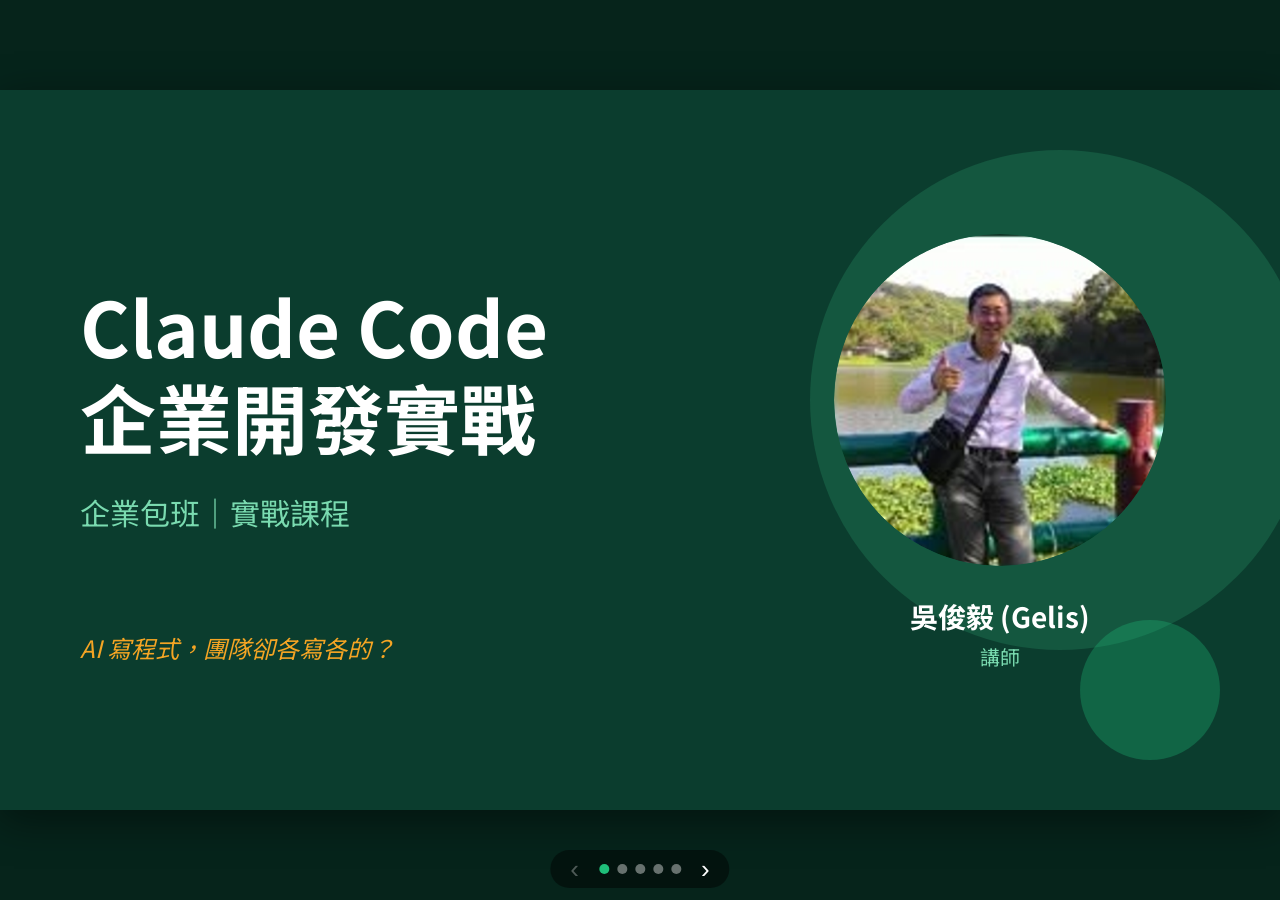
==== src/index.html @ a6aed710 "推入第一個 Claude Code 企業開發星版本" ====
<!doctype html>
<html lang="zh-Hant">
<head>
<meta charset="utf-8">
<meta name="viewport" content="width=device-width, initial-scale=1">
<title>Claude Code 企業開發實戰</title>
<meta name="description" content="Claude Code 企業包班、實戰課程：Command/Skill、CLAUDE.md、Legacy System、AI 時代的 SDLC。講師吳俊毅 (Gelis)。">
<meta property="og:title" content="Claude Code 企業開發實戰">
<meta property="og:description" content="讓 AI 變成有規範、可複製的開發流程｜企業包班、實戰課程">
<meta property="og:image" content="assets/photo.png">
<link rel="preconnect" href="https://fonts.googleapis.com">
<link rel="preconnect" href="https://fonts.gstatic.com" crossorigin>
<link href="https://fonts.googleapis.com/css2?family=Noto+Sans+TC:wght@400;700&display=swap" rel="stylesheet">
<link rel="stylesheet" href="style.css">
</head>
<body>
<main class="deck" id="deck" aria-label="Claude Code 企業開發實戰 簡報">
  <div class="stage" id="stage">

    <section class="slide dark title-slide" aria-label="封面">
      <div class="deco c1"></div><div class="deco c2"></div>
      <div class="title-text">
        <h1>Claude Code<br>企業開發實戰</h1>
        <p class="sub">企業包班｜實戰課程</p>
        <p class="tag">AI 寫程式，團隊卻各寫各的？</p>
      </div>
      <figure class="speaker">
        <img src="assets/photo.png" alt="講師吳俊毅" width="332" height="332">
        <figcaption><strong>吳俊毅 (Gelis)</strong><span>講師</span></figcaption>
      </figure>
    </section>

    <section class="slide light" aria-label="總覽">
      <h2>讓 AI 變成有規範、可複製的開發流程</h2>
      <div class="cards three">
        <article class="card tall"><span class="badge "><svg stroke="currentColor" fill="currentColor" stroke-width="0" viewBox="0 0 384 512" aria-hidden="true" focusable="false" height="1em" width="1em" xmlns="http://www.w3.org/2000/svg"><path d="M336 64h-80c0-35.3-28.7-64-64-64s-64 28.7-64 64H48C21.5 64 0 85.5 0 112v352c0 26.5 21.5 48 48 48h288c26.5 0 48-21.5 48-48V112c0-26.5-21.5-48-48-48zM192 40c13.3 0 24 10.7 24 24s-10.7 24-24 24-24-10.7-24-24 10.7-24 24-24zm121.2 231.8l-143 141.8c-4.7 4.7-12.3 4.6-17-.1l-82.6-83.3c-4.7-4.7-4.6-12.3.1-17L99.1 285c4.7-4.7 12.3-4.6 17 .1l46 46.4 106-105.2c4.7-4.7 12.3-4.6 17 .1l28.2 28.4c4.7 4.8 4.6 12.3-.1 17z"></path></svg></span><h3>規範</h3><p>用 Command / Skill 建立符合團隊規範的流程</p></article>
        <article class="card tall"><span class="badge alt"><svg stroke="currentColor" fill="currentColor" stroke-width="0" viewBox="0 0 512 512" aria-hidden="true" focusable="false" height="1em" width="1em" xmlns="http://www.w3.org/2000/svg"><path d="M500 224h-30.364C455.724 130.325 381.675 56.276 288 42.364V12c0-6.627-5.373-12-12-12h-40c-6.627 0-12 5.373-12 12v30.364C130.325 56.276 56.276 130.325 42.364 224H12c-6.627 0-12 5.373-12 12v40c0 6.627 5.373 12 12 12h30.364C56.276 381.675 130.325 455.724 224 469.636V500c0 6.627 5.373 12 12 12h40c6.627 0 12-5.373 12-12v-30.364C381.675 455.724 455.724 381.675 469.636 288H500c6.627 0 12-5.373 12-12v-40c0-6.627-5.373-12-12-12zM288 404.634V364c0-6.627-5.373-12-12-12h-40c-6.627 0-12 5.373-12 12v40.634C165.826 392.232 119.783 346.243 107.366 288H148c6.627 0 12-5.373 12-12v-40c0-6.627-5.373-12-12-12h-40.634C119.768 165.826 165.757 119.783 224 107.366V148c0 6.627 5.373 12 12 12h40c6.627 0 12-5.373 12-12v-40.634C346.174 119.768 392.217 165.757 404.634 224H364c-6.627 0-12 5.373-12 12v40c0 6.627 5.373 12 12 12h40.634C392.232 346.174 346.243 392.217 288 404.634zM288 256c0 17.673-14.327 32-32 32s-32-14.327-32-32c0-17.673 14.327-32 32-32s32 14.327 32 32z"></path></svg></span><h3>聚焦</h3><p>掌握 Context 聚焦與 CLAUDE.md 的最佳用法</p></article>
        <article class="card tall"><span class="badge "><svg stroke="currentColor" fill="currentColor" stroke-width="0" viewBox="0 0 512 512" aria-hidden="true" focusable="false" height="1em" width="1em" xmlns="http://www.w3.org/2000/svg"><path d="M505.12019,19.09375c-1.18945-5.53125-6.65819-11-12.207-12.1875C460.716,0,435.507,0,410.40747,0,307.17523,0,245.26909,55.20312,199.05238,128H94.83772c-16.34763.01562-35.55658,11.875-42.88664,26.48438L2.51562,253.29688A28.4,28.4,0,0,0,0,264a24.00867,24.00867,0,0,0,24.00582,24H127.81618l-22.47457,22.46875c-11.36521,11.36133-12.99607,32.25781,0,45.25L156.24582,406.625c11.15623,11.1875,32.15619,13.15625,45.27726,0l22.47457-22.46875V488a24.00867,24.00867,0,0,0,24.00581,24,28.55934,28.55934,0,0,0,10.707-2.51562l98.72834-49.39063c14.62888-7.29687,26.50776-26.5,26.50776-42.85937V312.79688c72.59753-46.3125,128.03493-108.40626,128.03493-211.09376C512.07526,76.5,512.07526,51.29688,505.12019,19.09375ZM384.04033,168A40,40,0,1,1,424.05,128,40.02322,40.02322,0,0,1,384.04033,168Z"></path></svg></span><h3>落地</h3><p>從 Legacy System 切入，重新定義 SDLC</p></article>
      </div>
    </section>

    <section class="slide light" aria-label="課程重點">
      <h2>課程重點</h2>
      <ol class="points">
        <li><span class="badge sm"><svg stroke="currentColor" fill="currentColor" stroke-width="0" viewBox="0 0 640 512" aria-hidden="true" focusable="false" height="1em" width="1em" xmlns="http://www.w3.org/2000/svg"><path d="M257.981 272.971L63.638 467.314c-9.373 9.373-24.569 9.373-33.941 0L7.029 444.647c-9.357-9.357-9.375-24.522-.04-33.901L161.011 256 6.99 101.255c-9.335-9.379-9.317-24.544.04-33.901l22.667-22.667c9.373-9.373 24.569-9.373 33.941 0L257.981 239.03c9.373 9.372 9.373 24.568 0 33.941zM640 456v-32c0-13.255-10.745-24-24-24H312c-13.255 0-24 10.745-24 24v32c0 13.255 10.745 24 24 24h304c13.255 0 24-10.745 24-24z"></path></svg></span><span>活用 Command / Skill，建立最佳且符合團隊規範的開發流程</span></li>
        <li><span class="badge sm"><svg stroke="currentColor" fill="currentColor" stroke-width="0" viewBox="0 0 496 512" aria-hidden="true" focusable="false" height="1em" width="1em" xmlns="http://www.w3.org/2000/svg"><path d="M248 8C111.03 8 0 119.03 0 256s111.03 248 248 248 248-111.03 248-248S384.97 8 248 8zm0 432c-101.69 0-184-82.29-184-184 0-101.69 82.29-184 184-184 101.69 0 184 82.29 184 184 0 101.69-82.29 184-184 184zm0-312c-70.69 0-128 57.31-128 128s57.31 128 128 128 128-57.31 128-128-57.31-128-128-128zm0 192c-35.29 0-64-28.71-64-64s28.71-64 64-64 64 28.71 64 64-28.71 64-64 64z"></path></svg></span><span>Context 聚焦與 CLAUDE.md：使用時機 vs. 最佳實踐</span></li>
        <li><span class="badge sm"><svg stroke="currentColor" fill="currentColor" stroke-width="0" viewBox="0 0 512 512" aria-hidden="true" focusable="false" height="1em" width="1em" xmlns="http://www.w3.org/2000/svg"><path d="M480 160H32c-17.673 0-32-14.327-32-32V64c0-17.673 14.327-32 32-32h448c17.673 0 32 14.327 32 32v64c0 17.673-14.327 32-32 32zm-48-88c-13.255 0-24 10.745-24 24s10.745 24 24 24 24-10.745 24-24-10.745-24-24-24zm-64 0c-13.255 0-24 10.745-24 24s10.745 24 24 24 24-10.745 24-24-10.745-24-24-24zm112 248H32c-17.673 0-32-14.327-32-32v-64c0-17.673 14.327-32 32-32h448c17.673 0 32 14.327 32 32v64c0 17.673-14.327 32-32 32zm-48-88c-13.255 0-24 10.745-24 24s10.745 24 24 24 24-10.745 24-24-10.745-24-24-24zm-64 0c-13.255 0-24 10.745-24 24s10.745 24 24 24 24-10.745 24-24-10.745-24-24-24zm112 248H32c-17.673 0-32-14.327-32-32v-64c0-17.673 14.327-32 32-32h448c17.673 0 32 14.327 32 32v64c0 17.673-14.327 32-32 32zm-48-88c-13.255 0-24 10.745-24 24s10.745 24 24 24 24-10.745 24-24-10.745-24-24-24zm-64 0c-13.255 0-24 10.745-24 24s10.745 24 24 24 24-10.745 24-24-10.745-24-24-24z"></path></svg></span><span>企業 Legacy System 的切入點與導入策略</span></li>
        <li><span class="badge sm"><svg stroke="currentColor" fill="currentColor" stroke-width="0" viewBox="0 0 512 512" aria-hidden="true" focusable="false" height="1em" width="1em" xmlns="http://www.w3.org/2000/svg"><path d="M370.72 133.28C339.458 104.008 298.888 87.962 255.848 88c-77.458.068-144.328 53.178-162.791 126.85-1.344 5.363-6.122 9.15-11.651 9.15H24.103c-7.498 0-13.194-6.807-11.807-14.176C33.933 94.924 134.813 8 256 8c66.448 0 126.791 26.136 171.315 68.685L463.03 40.97C478.149 25.851 504 36.559 504 57.941V192c0 13.255-10.745 24-24 24H345.941c-21.382 0-32.09-25.851-16.971-40.971l41.75-41.749zM32 296h134.059c21.382 0 32.09 25.851 16.971 40.971l-41.75 41.75c31.262 29.273 71.835 45.319 114.876 45.28 77.418-.07 144.315-53.144 162.787-126.849 1.344-5.363 6.122-9.15 11.651-9.15h57.304c7.498 0 13.194 6.807 11.807 14.176C478.067 417.076 377.187 504 256 504c-66.448 0-126.791-26.136-171.315-68.685L48.97 471.03C33.851 486.149 8 475.441 8 454.059V320c0-13.255 10.745-24 24-24z"></path></svg></span><span>重新定義 AI 時代的 SDLC 軟體開發</span></li>
        <li><span class="badge sm"><svg stroke="currentColor" fill="currentColor" stroke-width="0" viewBox="0 0 640 512" aria-hidden="true" focusable="false" height="1em" width="1em" xmlns="http://www.w3.org/2000/svg"><path d="M128 352H32c-17.67 0-32 14.33-32 32v96c0 17.67 14.33 32 32 32h96c17.67 0 32-14.33 32-32v-96c0-17.67-14.33-32-32-32zm-24-80h192v48h48v-48h192v48h48v-57.59c0-21.17-17.23-38.41-38.41-38.41H344v-64h40c17.67 0 32-14.33 32-32V32c0-17.67-14.33-32-32-32H256c-17.67 0-32 14.33-32 32v96c0 17.67 14.33 32 32 32h40v64H94.41C73.23 224 56 241.23 56 262.41V320h48v-48zm264 80h-96c-17.67 0-32 14.33-32 32v96c0 17.67 14.33 32 32 32h96c17.67 0 32-14.33 32-32v-96c0-17.67-14.33-32-32-32zm240 0h-96c-17.67 0-32 14.33-32 32v96c0 17.67 14.33 32 32 32h96c17.67 0 32-14.33 32-32v-96c0-17.67-14.33-32-32-32z"></path></svg></span><span>以 Skills 定義系統開發與設計的標準流程</span></li>
      </ol>
    </section>

    <section class="slide light" aria-label="適合對象與課程形式">
      <h2>適合對象與課程形式</h2>
      <div class="cards three">
        <article class="card"><span class="badge sm"><svg stroke="currentColor" fill="currentColor" stroke-width="0" viewBox="0 0 640 512" aria-hidden="true" focusable="false" height="1em" width="1em" xmlns="http://www.w3.org/2000/svg"><path d="M96 224c35.3 0 64-28.7 64-64s-28.7-64-64-64-64 28.7-64 64 28.7 64 64 64zm448 0c35.3 0 64-28.7 64-64s-28.7-64-64-64-64 28.7-64 64 28.7 64 64 64zm32 32h-64c-17.6 0-33.5 7.1-45.1 18.6 40.3 22.1 68.9 62 75.1 109.4h66c17.7 0 32-14.3 32-32v-32c0-35.3-28.7-64-64-64zm-256 0c61.9 0 112-50.1 112-112S381.9 32 320 32 208 82.1 208 144s50.1 112 112 112zm76.8 32h-8.3c-20.8 10-43.9 16-68.5 16s-47.6-6-68.5-16h-8.3C179.6 288 128 339.6 128 403.2V432c0 26.5 21.5 48 48 48h288c26.5 0 48-21.5 48-48v-28.8c0-63.6-51.6-115.2-115.2-115.2zm-223.7-13.4C161.5 263.1 145.6 256 128 256H64c-35.3 0-64 28.7-64 64v32c0 17.7 14.3 32 32 32h65.9c6.3-47.4 34.9-87.3 75.2-109.4z"></path></svg></span><p>希望導入 AI 輔助開發的企業研發團隊</p></article>
        <article class="card"><span class="badge sm"><svg stroke="currentColor" fill="currentColor" stroke-width="0" viewBox="0 0 512 512" aria-hidden="true" focusable="false" height="1em" width="1em" xmlns="http://www.w3.org/2000/svg"><path d="M507.73 109.1c-2.24-9.03-13.54-12.09-20.12-5.51l-74.36 74.36-67.88-11.31-11.31-67.88 74.36-74.36c6.62-6.62 3.43-17.9-5.66-20.16-47.38-11.74-99.55.91-136.58 37.93-39.64 39.64-50.55 97.1-34.05 147.2L18.74 402.76c-24.99 24.99-24.99 65.51 0 90.5 24.99 24.99 65.51 24.99 90.5 0l213.21-213.21c50.12 16.71 107.47 5.68 147.37-34.22 37.07-37.07 49.7-89.32 37.91-136.73zM64 472c-13.25 0-24-10.75-24-24 0-13.26 10.75-24 24-24s24 10.74 24 24c0 13.25-10.75 24-24 24z"></path></svg></span><p>負責維護 Legacy System 的工程師與技術主管</p></article>
        <article class="card"><span class="badge sm"><svg stroke="currentColor" fill="currentColor" stroke-width="0" viewBox="0 0 448 512" aria-hidden="true" focusable="false" height="1em" width="1em" xmlns="http://www.w3.org/2000/svg"><path d="M224 256c70.7 0 128-57.3 128-128S294.7 0 224 0 96 57.3 96 128s57.3 128 128 128zm95.8 32.6L272 480l-32-136 32-56h-96l32 56-32 136-47.8-191.4C56.9 292 0 350.3 0 422.4V464c0 26.5 21.5 48 48 48h352c26.5 0 48-21.5 48-48v-41.6c0-72.1-56.9-130.4-128.2-133.8z"></path></svg></span><p>想建立團隊 AI 開發規範的 CTO / Tech Lead</p></article>
      </div>
      <dl class="format">
        <div><dt>課程時數</dt><dd>[例：2 天 12 小時]</dd></div>
        <div><dt>授課方式</dt><dd>[實體 / 線上]</dd></div>
        <div><dt>人數上限</dt><dd>[請填入]</dd></div>
      </dl>
    </section>

    <section class="slide dark" aria-label="聯絡方式">
      <h2>預約免費諮詢，索取企業專屬優惠</h2>
      <div class="contact-wrap">
        <ul class="contacts">
          <li><span class="badge"><svg stroke="currentColor" fill="currentColor" stroke-width="0" viewBox="0 0 512 512" aria-hidden="true" focusable="false" height="1em" width="1em" xmlns="http://www.w3.org/2000/svg"><path d="M256 32C114.6 32 0 125.1 0 240c0 49.6 21.4 95 57 130.7C44.5 421.1 2.7 466 2.2 466.5c-2.2 2.3-2.8 5.7-1.5 8.7S4.8 480 8 480c66.3 0 116-31.8 140.6-51.4 32.7 12.3 69 19.4 107.4 19.4 141.4 0 256-93.1 256-208S397.4 32 256 32z"></path></svg></span><div><small>LINE ID</small><strong>geliswu</strong></div></li>
          <li><span class="badge"><svg stroke="currentColor" fill="currentColor" stroke-width="0" viewBox="0 0 512 512" aria-hidden="true" focusable="false" height="1em" width="1em" xmlns="http://www.w3.org/2000/svg"><path d="M502.3 190.8c3.9-3.1 9.7-.2 9.7 4.7V400c0 26.5-21.5 48-48 48H48c-26.5 0-48-21.5-48-48V195.6c0-5 5.7-7.8 9.7-4.7 22.4 17.4 52.1 39.5 154.1 113.6 21.1 15.4 56.7 47.8 92.2 47.6 35.7.3 72-32.8 92.3-47.6 102-74.1 131.6-96.3 154-113.7zM256 320c23.2.4 56.6-29.2 73.4-41.4 132.7-96.3 142.8-104.7 173.4-128.7 5.8-4.5 9.2-11.5 9.2-18.9v-19c0-26.5-21.5-48-48-48H48C21.5 64 0 85.5 0 112v19c0 7.4 3.4 14.3 9.2 18.9 30.6 23.9 40.7 32.4 173.4 128.7 16.8 12.2 50.2 41.8 73.4 41.4z"></path></svg></span><div><small>Email</small><a href="mailto:wergelis@msn.com">wergelis@msn.com</a></div></li>
          <li><span class="badge"><svg stroke="currentColor" fill="currentColor" stroke-width="0" viewBox="0 0 640 512" aria-hidden="true" focusable="false" height="1em" width="1em" xmlns="http://www.w3.org/2000/svg"><path d="M524.531,69.836a1.5,1.5,0,0,0-.764-.7A485.065,485.065,0,0,0,404.081,32.03a1.816,1.816,0,0,0-1.923.91,337.461,337.461,0,0,0-14.9,30.6,447.848,447.848,0,0,0-134.426,0,309.541,309.541,0,0,0-15.135-30.6,1.89,1.89,0,0,0-1.924-.91A483.689,483.689,0,0,0,116.085,69.137a1.712,1.712,0,0,0-.788.676C39.068,183.651,18.186,294.69,28.43,404.354a2.016,2.016,0,0,0,.765,1.375A487.666,487.666,0,0,0,176.02,479.918a1.9,1.9,0,0,0,2.063-.676A348.2,348.2,0,0,0,208.12,430.4a1.86,1.86,0,0,0-1.019-2.588,321.173,321.173,0,0,1-45.868-21.853,1.885,1.885,0,0,1-.185-3.126c3.082-2.309,6.166-4.711,9.109-7.137a1.819,1.819,0,0,1,1.9-.256c96.229,43.917,200.41,43.917,295.5,0a1.812,1.812,0,0,1,1.924.233c2.944,2.426,6.027,4.851,9.132,7.16a1.884,1.884,0,0,1-.162,3.126,301.407,301.407,0,0,1-45.89,21.83,1.875,1.875,0,0,0-1,2.611,391.055,391.055,0,0,0,30.014,48.815,1.864,1.864,0,0,0,2.063.7A486.048,486.048,0,0,0,610.7,405.729a1.882,1.882,0,0,0,.765-1.352C623.729,277.594,590.933,167.465,524.531,69.836ZM222.491,337.58c-28.972,0-52.844-26.587-52.844-59.239S193.056,219.1,222.491,219.1c29.665,0,53.306,26.82,52.843,59.239C275.334,310.993,251.924,337.58,222.491,337.58Zm195.38,0c-28.971,0-52.843-26.587-52.843-59.239S388.437,219.1,417.871,219.1c29.667,0,53.307,26.82,52.844,59.239C470.715,310.993,447.538,337.58,417.871,337.58Z"></path></svg></span><div><small>Discord 社群</small><a href="https://discord.gg/UAAvQC7NV" target="_blank" rel="noopener">discord.gg/UAAvQC7NV</a></div></li>
        </ul>
        <figure class="qr"><img src="assets/qr.png" alt="Discord QR Code" width="260" height="260"><figcaption>掃描加入 Discord 社群</figcaption></figure>
      </div>
    </section>

  </div>
  <nav class="nav" aria-label="投影片導覽">
    <button id="prev" type="button" aria-label="上一頁">‹</button>
    <span id="dots" class="dots"></span>
    <button id="next" type="button" aria-label="下一頁">›</button>
  </nav>
</main>
<script src="script.js"></script>
</body>
</html>
---- src/style.css ----
:root{
  --dk:#0B3D2E; --dk2:#14573F; --mint:#EAF6F0; --g:#1FBF7A; --or:#F5A524; --pale:#7ADBB0; --wh:#fff;
  --font:"Noto Sans TC","PingFang TC","Microsoft JhengHei","Heiti TC",system-ui,sans-serif;
}
*{box-sizing:border-box;margin:0;padding:0}
html,body{height:100%;background:#06241b;font-family:var(--font);overflow:hidden}
.deck{position:fixed;inset:0;display:flex;align-items:center;justify-content:center}
/* 固定 1280x720 舞台，依視窗等比縮放（由 script.js 設定 --s） */
.stage{width:1280px;height:720px;position:relative;flex:none;transform:scale(var(--s,1));transform-origin:center center;overflow:hidden;background:var(--dk);box-shadow:0 10px 40px rgba(0,0,0,.45)}
.slide{position:absolute;inset:0;padding:72px 80px;opacity:0;visibility:hidden;transition:opacity .35s ease,visibility .35s}
.slide.active{opacity:1;visibility:visible}
.slide.dark{background:var(--dk);color:var(--wh)}
.slide.light{background:var(--mint);color:var(--dk)}
h1{font-size:76px;line-height:1.2;font-weight:700}
h2{font-size:48px;line-height:1.25;font-weight:700;height:80px}
.badge{display:inline-flex;align-items:center;justify-content:center;width:84px;height:84px;border-radius:50%;background:var(--g);color:var(--wh);flex:none}
.badge svg{width:42px;height:42px;fill:currentColor}
.badge.alt{background:var(--or)}
.badge.sm{width:60px;height:60px}.badge.sm svg{width:28px;height:28px}
/* 封面 */
.title-slide .title-text{position:absolute;left:80px;top:190px;width:640px}
.sub{font-size:30px;color:var(--pale);margin-top:28px}
.tag{font-size:24px;color:var(--or);font-style:italic;margin-top:96px}
.deco{position:absolute;border-radius:50%}
.c1{width:500px;height:500px;background:var(--dk2);right:-30px;top:60px}
.c2{width:140px;height:140px;background:var(--g);opacity:.3;right:60px;bottom:50px}
.speaker{position:absolute;right:30px;top:60px;width:500px;text-align:center}
.speaker img{width:332px;height:332px;border-radius:50%;margin-top:84px;display:block;margin-left:auto;margin-right:auto}
.speaker figcaption{margin-top:30px;display:flex;flex-direction:column;gap:6px}
.speaker strong{font-size:28px}.speaker span{font-size:20px;color:var(--pale)}
/* 卡片 */
.cards{display:grid;gap:30px;margin-top:40px}
.cards.three{grid-template-columns:repeat(3,1fr)}
.card{background:var(--wh);border-radius:18px;padding:30px;box-shadow:0 4px 14px rgba(0,0,0,.1);display:flex;flex-direction:column;gap:22px}
.card.tall{height:380px}
.card h3{font-size:38px}
.card p{font-size:23px;line-height:1.55;color:var(--dk2)}
/* 重點清單 */
.points{list-style:none;margin-top:24px;display:flex;flex-direction:column;gap:12px}
.points li{display:flex;align-items:center;gap:26px;background:var(--wh);border-radius:14px;padding:12px 24px;font-size:27px;box-shadow:0 3px 10px rgba(0,0,0,.08);min-height:78px}
.points .badge.sm{width:52px;height:52px}.points .badge.sm svg{width:24px;height:24px}
/* 課程形式 */
.format{margin-top:40px;background:var(--dk);color:var(--wh);border-radius:18px;padding:30px 36px;display:grid;grid-template-columns:repeat(3,1fr);gap:24px}
.format dt{font-size:20px;color:var(--pale);font-weight:700;margin-bottom:10px}
.format dd{font-size:24px}
/* 聯絡 */
.contact-wrap{display:flex;justify-content:space-between;align-items:center;margin-top:30px}
.contacts{list-style:none;display:flex;flex-direction:column;gap:38px}
.contacts li{display:flex;align-items:center;gap:30px}
.contacts small{display:block;font-size:20px;color:var(--pale);margin-bottom:4px}
.contacts strong,.contacts a{font-size:34px;font-weight:700;color:var(--wh)}
.qr{text-align:center}
.qr img{width:260px;height:260px;background:var(--wh);padding:14px;border-radius:14px;display:block}
.qr figcaption{margin-top:18px;font-size:20px;color:var(--pale)}
/* 導覽 */
.nav{position:fixed;bottom:12px;left:50%;transform:translateX(-50%);display:flex;align-items:center;gap:14px;background:rgba(0,0,0,.45);padding:6px 14px;border-radius:30px;z-index:5}
.nav button{background:none;border:0;color:#fff;font-size:26px;line-height:1;cursor:pointer;padding:0 6px}
.nav button:disabled{opacity:.3;cursor:default}
.dots{display:flex;gap:8px}
.dots button{width:10px;height:10px;border-radius:50%;background:rgba(255,255,255,.4);padding:0;font-size:0}
.dots button.on{background:var(--g)}
@media (prefers-reduced-motion:reduce){.slide{transition:none}}
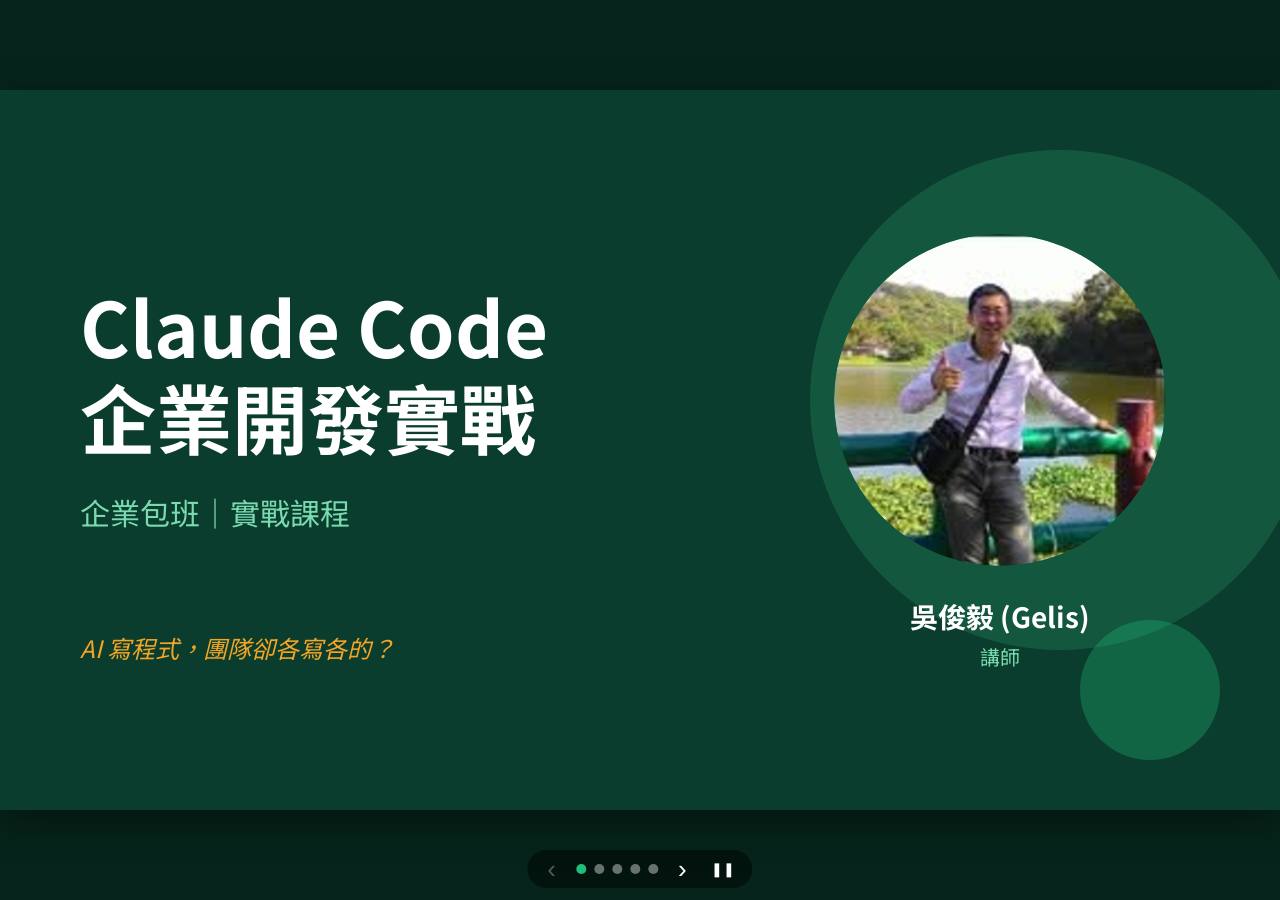
==== commit 2e177376: "加入每 5 秒的自動輪播功能" ====
--- a/src/index.html
+++ b/src/index.html
@@ -60,7 +60,7 @@
       <dl class="format">
         <div><dt>課程時數</dt><dd>[例：2 天 12 小時]</dd></div>
         <div><dt>授課方式</dt><dd>[實體 / 線上]</dd></div>
-        <div><dt>人數上限</dt><dd>[請填入]</dd></div>
+        <div><dt>人數上限</dt><dd>[無]</dd></div>
       </dl>
     </section>
 
@@ -81,6 +81,7 @@
     <button id="prev" type="button" aria-label="上一頁">‹</button>
     <span id="dots" class="dots"></span>
     <button id="next" type="button" aria-label="下一頁">›</button>
+    <button id="play" type="button" aria-label="暫停自動輪播" title="暫停自動輪播 (p)">❚❚</button>
   </nav>
 </main>
 <script src="script.js"></script>
--- a/src/style.css
+++ b/src/style.css
@@ -56,6 +56,7 @@
 .nav{position:fixed;bottom:12px;left:50%;transform:translateX(-50%);display:flex;align-items:center;gap:14px;background:rgba(0,0,0,.45);padding:6px 14px;border-radius:30px;z-index:5}
 .nav button{background:none;border:0;color:#fff;font-size:26px;line-height:1;cursor:pointer;padding:0 6px}
 .nav button:disabled{opacity:.3;cursor:default}
+.nav #play{font-size:14px;padding:0 4px}
 .dots{display:flex;gap:8px}
 .dots button{width:10px;height:10px;border-radius:50%;background:rgba(255,255,255,.4);padding:0;font-size:0}
 .dots button.on{background:var(--g)}
